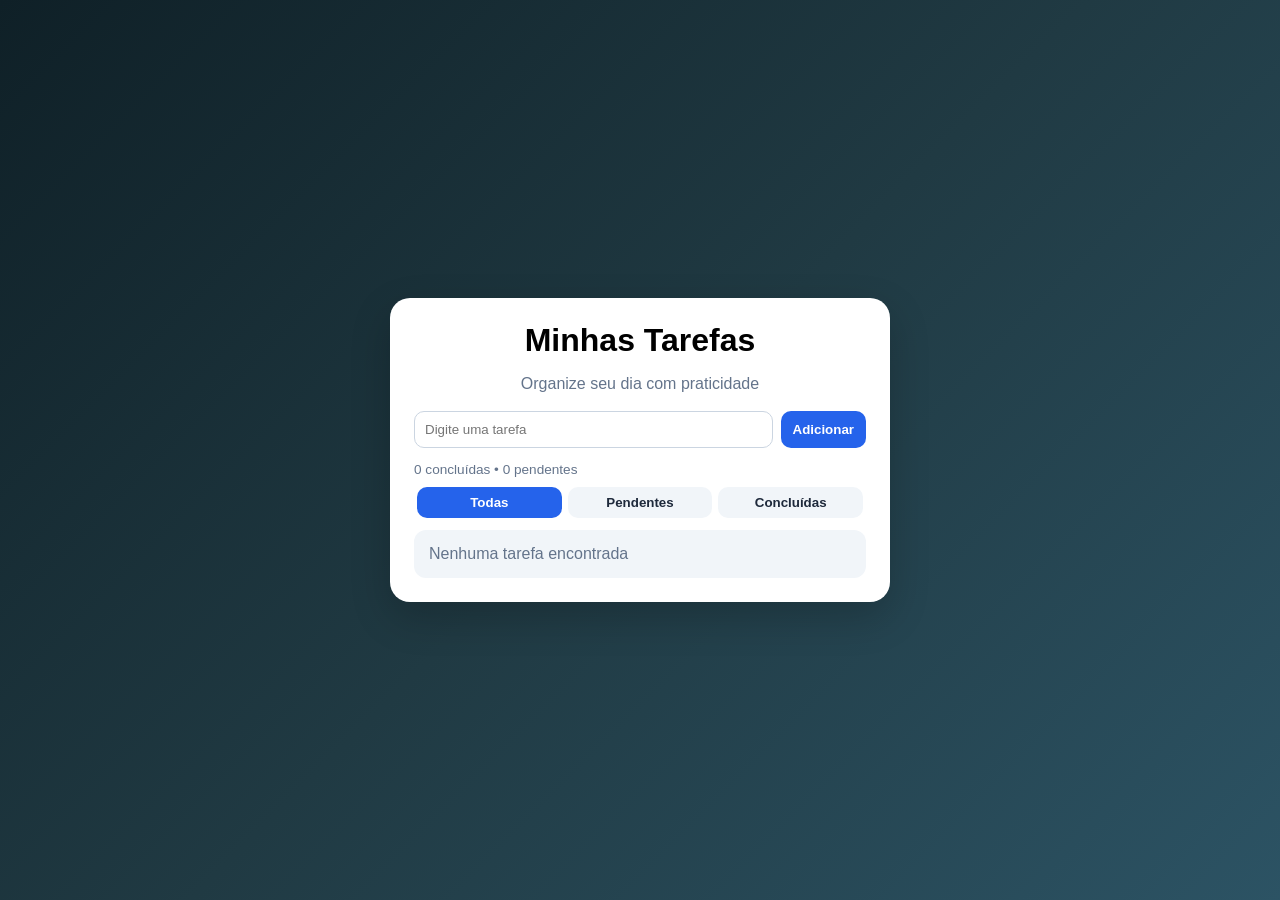
==== tarefas.html @ 3e3ebda1 "Add tarefas.html for task management system" ====
<!DOCTYPE html>
<html lang="pt-BR">
<head>
<meta charset="UTF-8" />
<meta name="viewport" content="width=device-width, initial-scale=1.0" />
<title>Sistema de Tarefas</title>

<style>
:root {
  --bg-gradient: linear-gradient(135deg, #0f2027, #203a43, #2c5364);
  --surface: #ffffff;
  --surface-soft: #f1f5f9;
  --text: #1e293b;
  --text-soft: #64748b;
  --primary: #2563eb;
  --danger: #dc2626;
  --success: #16a34a;
  --radius: 14px;
  --shadow: 0 15px 40px rgba(0,0,0,0.2);
}

@media (prefers-color-scheme: dark) {
  :root {
    --surface: #1e293b;
    --surface-soft: #334155;
    --text: #f1f5f9;
    --text-soft: #94a3b8;
  }
}

* { box-sizing: border-box; }

body {
  margin: 0;
  min-height: 100vh;
  display: grid;
  place-items: center;
  font-family: "Segoe UI", sans-serif;
  background: var(--bg-gradient);
  padding: 20px;
}

.container {
  width: min(100%, 500px);
  background: var(--surface);
  border-radius: 20px;
  box-shadow: var(--shadow);
  padding: 24px;
  animation: fadeIn 0.4s ease;
}

@keyframes fadeIn {
  from { opacity: 0; transform: translateY(10px); }
  to { opacity: 1; transform: translateY(0); }
}

h1 { text-align: center; margin: 0; }
.subtitle { text-align: center; color: var(--text-soft); margin-bottom: 18px; }

.input-group {
  display: flex;
  gap: 8px;
  margin-bottom: 14px;
}

input {
  flex: 1;
  padding: 10px;
  border-radius: 10px;
  border: 1px solid #cbd5e1;
}

button {
  border: none;
  border-radius: 10px;
  cursor: pointer;
  color: white;
  padding: 8px 12px;
  font-weight: bold;
  transition: 0.2s;
}

.btn-add { background: var(--primary); }
.btn-add:hover { opacity: 0.9; }

.status-bar {
  font-size: 0.85rem;
  margin-bottom: 10px;
  color: var(--text-soft);
}

.filters {
  display: flex;
  justify-content: space-between;
  margin-bottom: 12px;
}

.filters button {
  background: var(--surface-soft);
  color: var(--text);
  flex: 1;
  margin: 0 3px;
}

.filters button.active {
  background: var(--primary);
  color: white;
}

ul {
  list-style: none;
  padding: 0;
  margin: 0;
  display: grid;
  gap: 8px;
  max-height: 50vh;
  overflow: auto;
}

li {
  display: flex;
  justify-content: space-between;
  align-items: center;
  background: var(--surface-soft);
  padding: 10px;
  border-radius: 12px;
  animation: fadeIn 0.3s ease;
}

.concluida {
  text-decoration: line-through;
  color: var(--text-soft);
}

.botoes button {
  margin-left: 5px;
}

.btn-success { background: var(--success); }
.btn-danger { background: var(--danger); }

.empty {
  text-align: center;
  padding: 15px;
  color: var(--text-soft);
}
</style>
</head>

<body>

<main class="container">
<h1>Minhas Tarefas</h1>
<p class="subtitle">Organize seu dia com praticidade</p>

<div class="input-group">
  <input type="text" id="novaTarefa" placeholder="Digite uma tarefa" />
  <button class="btn-add" onclick="adicionarTarefa()">Adicionar</button>
</div>

<div class="status-bar" id="statusTarefas"></div>

<div class="filters">
  <button onclick="setFiltro('todas')" class="active">Todas</button>
  <button onclick="setFiltro('pendentes')">Pendentes</button>
  <button onclick="setFiltro('concluidas')">Concluídas</button>
</div>

<ul id="lista"></ul>
</main>

<script>
const STORAGE_KEY = "tarefas";
let tarefas = JSON.parse(localStorage.getItem(STORAGE_KEY)) || [];
let filtroAtual = "todas";

function salvar() {
  localStorage.setItem(STORAGE_KEY, JSON.stringify(tarefas));
}

function atualizarStatus() {
  const concluidas = tarefas.filter(t => t.concluida).length;
  document.getElementById("statusTarefas").textContent =
    `${concluidas} concluídas • ${tarefas.length - concluidas} pendentes`;
}

function setFiltro(tipo) {
  filtroAtual = tipo;
  document.querySelectorAll(".filters button")
    .forEach(btn => btn.classList.remove("active"));
  event.target.classList.add("active");
  renderizar();
}

function renderizar() {
  const lista = document.getElementById("lista");
  lista.innerHTML = "";

  let tarefasFiltradas = tarefas.filter(t => {
    if (filtroAtual === "pendentes") return !t.concluida;
    if (filtroAtual === "concluidas") return t.concluida;
    return true;
  });

  if (tarefasFiltradas.length === 0) {
    lista.innerHTML = `<li class="empty">Nenhuma tarefa encontrada</li>`;
    atualizarStatus();
    return;
  }

  tarefasFiltradas.forEach((tarefa, index) => {
    const li = document.createElement("li");

    const span = document.createElement("span");
    span.textContent = tarefa.texto;
    if (tarefa.concluida) span.classList.add("concluida");

    const div = document.createElement("div");
    div.className = "botoes";

    const btnConcluir = document.createElement("button");
    btnConcluir.textContent = "✓";
    btnConcluir.className = "btn-success";
    btnConcluir.onclick = () => {
      tarefa.concluida = !tarefa.concluida;
      salvar();
      renderizar();
    };

    const btnEditar = document.createElement("button");
    btnEditar.textContent = "✎";
    btnEditar.onclick = () => {
      const novoTexto = prompt("Editar tarefa:", tarefa.texto);
      if (novoTexto) {
        tarefa.texto = novoTexto;
        salvar();
        renderizar();
      }
    };

    const btnExcluir = document.createElement("button");
    btnExcluir.textContent = "✕";
    btnExcluir.className = "btn-danger";
    btnExcluir.onclick = () => {
      if (confirm("Deseja excluir esta tarefa?")) {
        tarefas = tarefas.filter(t => t !== tarefa);
        salvar();
        renderizar();
      }
    };

    div.append(btnConcluir, btnEditar, btnExcluir);
    li.append(span, div);
    lista.appendChild(li);
  });

  atualizarStatus();
}

function adicionarTarefa() {
  const input = document.getElementById("novaTarefa");
  const texto = input.value.trim();
  if (!texto) return;

  tarefas.push({ texto, concluida: false });
  input.value = "";
  salvar();
  renderizar();
}

document.getElementById("novaTarefa")
  .addEventListener("keydown", e => {
    if (e.key === "Enter") adicionarTarefa();
  });

renderizar();
</script>

</body>
</html>
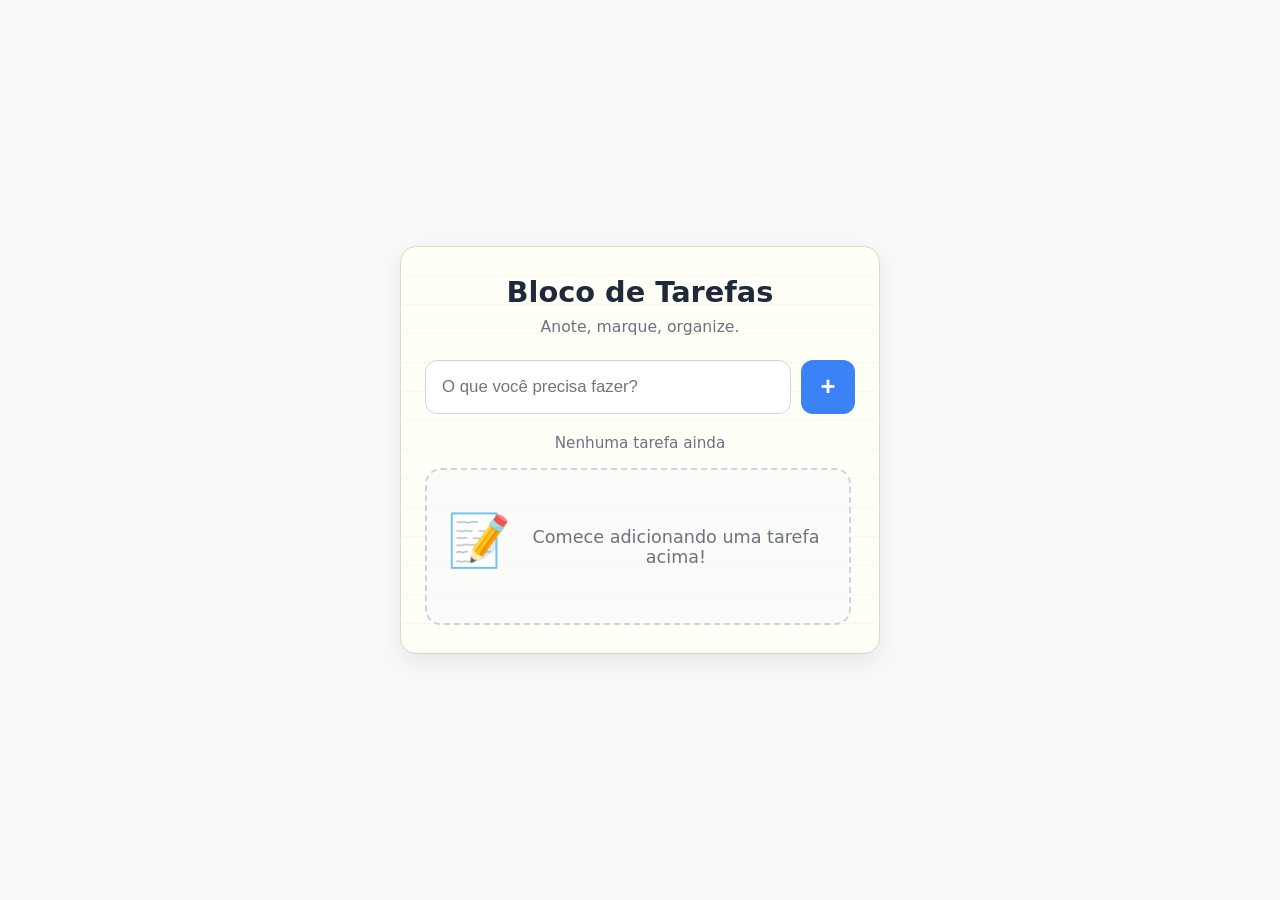
==== commit 79a9f360: "Update tarefas.html" ====
--- a/tarefas.html
+++ b/tarefas.html
@@ -1,178 +1,244 @@
 <!DOCTYPE html>
 <html lang="pt-BR">
 <head>
-<meta charset="UTF-8" />
-<meta name="viewport" content="width=device-width, initial-scale=1.0" />
-<title>Sistema de Tarefas</title>
-
-<style>
-:root {
-  --bg-gradient: linear-gradient(135deg, #0f2027, #203a43, #2c5364);
-  --surface: #ffffff;
-  --surface-soft: #f1f5f9;
-  --text: #1e293b;
-  --text-soft: #64748b;
-  --primary: #2563eb;
-  --danger: #dc2626;
-  --success: #16a34a;
-  --radius: 14px;
-  --shadow: 0 15px 40px rgba(0,0,0,0.2);
-}
-
-@media (prefers-color-scheme: dark) {
-  :root {
-    --surface: #1e293b;
-    --surface-soft: #334155;
-    --text: #f1f5f9;
-    --text-soft: #94a3b8;
-  }
-}
-
-* { box-sizing: border-box; }
-
-body {
-  margin: 0;
-  min-height: 100vh;
-  display: grid;
-  place-items: center;
-  font-family: "Segoe UI", sans-serif;
-  background: var(--bg-gradient);
-  padding: 20px;
-}
-
-.container {
-  width: min(100%, 500px);
-  background: var(--surface);
-  border-radius: 20px;
-  box-shadow: var(--shadow);
-  padding: 24px;
-  animation: fadeIn 0.4s ease;
-}
-
-@keyframes fadeIn {
-  from { opacity: 0; transform: translateY(10px); }
-  to { opacity: 1; transform: translateY(0); }
-}
-
-h1 { text-align: center; margin: 0; }
-.subtitle { text-align: center; color: var(--text-soft); margin-bottom: 18px; }
-
-.input-group {
-  display: flex;
-  gap: 8px;
-  margin-bottom: 14px;
-}
-
-input {
-  flex: 1;
-  padding: 10px;
-  border-radius: 10px;
-  border: 1px solid #cbd5e1;
-}
-
-button {
-  border: none;
-  border-radius: 10px;
-  cursor: pointer;
-  color: white;
-  padding: 8px 12px;
-  font-weight: bold;
-  transition: 0.2s;
-}
-
-.btn-add { background: var(--primary); }
-.btn-add:hover { opacity: 0.9; }
-
-.status-bar {
-  font-size: 0.85rem;
-  margin-bottom: 10px;
-  color: var(--text-soft);
-}
-
-.filters {
-  display: flex;
-  justify-content: space-between;
-  margin-bottom: 12px;
-}
-
-.filters button {
-  background: var(--surface-soft);
-  color: var(--text);
-  flex: 1;
-  margin: 0 3px;
-}
-
-.filters button.active {
-  background: var(--primary);
-  color: white;
-}
-
-ul {
-  list-style: none;
-  padding: 0;
-  margin: 0;
-  display: grid;
-  gap: 8px;
-  max-height: 50vh;
-  overflow: auto;
-}
-
-li {
-  display: flex;
-  justify-content: space-between;
-  align-items: center;
-  background: var(--surface-soft);
-  padding: 10px;
-  border-radius: 12px;
-  animation: fadeIn 0.3s ease;
-}
-
-.concluida {
-  text-decoration: line-through;
-  color: var(--text-soft);
-}
-
-.botoes button {
-  margin-left: 5px;
-}
-
-.btn-success { background: var(--success); }
-.btn-danger { background: var(--danger); }
-
-.empty {
-  text-align: center;
-  padding: 15px;
-  color: var(--text-soft);
-}
-</style>
+  <meta charset="UTF-8" />
+  <meta name="viewport" content="width=device-width, initial-scale=1.0" />
+  <title>Bloco de Tarefas</title>
+  <style>
+    :root {
+      --bg:        #f8f9fa;
+      --papel:     #fffef7;
+      --borda:     #e2d9c2;
+      --texto:     #2d2d2d;
+      --texto-frio:#6b7280;
+      --primary:   #3b82f6;
+      --primary-d: #2563eb;
+      --success:   #10b981;
+      --success-d: #059669;
+      --danger:    #ef4444;
+      --danger-d:  #dc2626;
+      --shadow:    0 8px 24px rgba(0,0,0,0.08);
+      --shadow-sm: 0 2px 8px rgba(0,0,0,0.06);
+      --radius:    12px;
+    }
+
+    * { box-sizing: border-box; }
+
+    body {
+      margin: 0;
+      min-height: 100vh;
+      background: var(--bg);
+      font-family: "Segoe UI", system-ui, sans-serif;
+      color: var(--texto);
+      display: grid;
+      place-items: center;
+      padding: 20px;
+    }
+
+    .container {
+      width: min(100%, 480px);
+      background: var(--papel);
+      border: 1px solid var(--borda);
+      border-radius: 16px;
+      box-shadow: var(--shadow);
+      padding: 28px 24px;
+      position: relative;
+      overflow: hidden;
+    }
+
+    .container::before {
+      content: "";
+      position: absolute;
+      inset: 0;
+      background: repeating-linear-gradient(
+        to bottom,
+        transparent 0,
+        transparent 28px,
+        rgba(180,140,90,0.07) 28px,
+        rgba(180,140,90,0.07) 29px
+      );
+      pointer-events: none;
+      z-index: 0;
+    }
+
+    h1 {
+      margin: 0 0 8px;
+      font-size: 1.8rem;
+      text-align: center;
+      color: #1e293b;
+      position: relative;
+      z-index: 1;
+    }
+
+    .subtitle {
+      margin: 0 0 24px;
+      text-align: center;
+      color: var(--texto-frio);
+      font-size: 0.98rem;
+      position: relative;
+      z-index: 1;
+    }
+
+    .input-group {
+      display: flex;
+      gap: 10px;
+      margin-bottom: 20px;
+      position: relative;
+      z-index: 1;
+    }
+
+    input[type="text"] {
+      flex: 1;
+      padding: 14px 16px;
+      font-size: 1.05rem;
+      border: 1px solid #d1d5db;
+      border-radius: var(--radius);
+      background: #fff;
+      transition: all 0.2s;
+    }
+
+    input[type="text"]:focus {
+      outline: none;
+      border-color: var(--primary);
+      box-shadow: 0 0 0 4px rgba(59,130,246,0.15);
+    }
+
+    .btn-add {
+      background: var(--primary);
+      color: white;
+      border: none;
+      border-radius: var(--radius);
+      width: 54px;
+      height: 54px;
+      font-size: 1.6rem;
+      font-weight: bold;
+      cursor: pointer;
+      transition: all 0.2s;
+      display: grid;
+      place-items: center;
+      line-height: 1;
+    }
+
+    .btn-add:hover { background: var(--primary-d); transform: scale(1.05); }
+
+    .status {
+      text-align: center;
+      font-size: 0.95rem;
+      color: var(--texto-frio);
+      margin: 0 0 16px;
+      font-weight: 500;
+      position: relative;
+      z-index: 1;
+    }
+
+    .status strong { color: var(--texto); }
+
+    ul {
+      list-style: none;
+      padding: 0;
+      margin: 0;
+      display: grid;
+      gap: 10px;
+      max-height: 55vh;
+      overflow-y: auto;
+      padding-right: 4px;
+      position: relative;
+      z-index: 1;
+    }
+
+    li {
+      display: flex;
+      align-items: center;
+      gap: 12px;
+      padding: 14px 16px;
+      background: rgba(255,255,255,0.7);
+      border: 1px solid #e5e7eb;
+      border-radius: var(--radius);
+      transition: all 0.18s;
+      backdrop-filter: blur(4px);
+    }
+
+    li:hover { transform: translateY(-1px); box-shadow: var(--shadow-sm); }
+
+    .tarefa-texto {
+      flex: 1;
+      font-size: 1.05rem;
+      word-break: break-word;
+      line-height: 1.4;
+    }
+
+    .concluida .tarefa-texto {
+      color: var(--texto-frio);
+      text-decoration: line-through;
+      text-decoration-thickness: 2px;
+      text-decoration-color: var(--success);
+    }
+
+    .botoes {
+      display: flex;
+      gap: 8px;
+    }
+
+    .btn-acao {
+      width: 38px;
+      height: 38px;
+      border-radius: 10px;
+      border: none;
+      font-size: 1.1rem;
+      cursor: pointer;
+      transition: all 0.2s;
+      display: grid;
+      place-items: center;
+    }
+
+    .btn-concluir   { background: var(--success);   color: white; }
+    .btn-concluir:hover { background: var(--success-d); transform: scale(1.08); }
+    .btn-excluir    { background: var(--danger);    color: white; }
+    .btn-excluir:hover  { background: var(--danger-d);  transform: scale(1.08); }
+
+    .empty-state {
+      text-align: center;
+      padding: 40px 20px;
+      color: var(--texto-frio);
+      font-size: 1.1rem;
+      border: 2px dashed #cbd5e1;
+      border-radius: 16px;
+      background: rgba(248,249,250,0.6);
+    }
+
+    .empty-state::before {
+      content: "📝";
+      display: block;
+      font-size: 3.2rem;
+      margin-bottom: 12px;
+    }
+
+    @media (max-width: 480px) {
+      .container { padding: 20px 16px; }
+      .input-group { flex-direction: column; }
+      .btn-add { width: 100%; height: 52px; font-size: 1.4rem; }
+    }
+  </style>
 </head>
-
 <body>
 
 <main class="container">
-<h1>Minhas Tarefas</h1>
-<p class="subtitle">Organize seu dia com praticidade</p>
-
-<div class="input-group">
-  <input type="text" id="novaTarefa" placeholder="Digite uma tarefa" />
-  <button class="btn-add" onclick="adicionarTarefa()">Adicionar</button>
-</div>
-
-<div class="status-bar" id="statusTarefas"></div>
-
-<div class="filters">
-  <button onclick="setFiltro('todas')" class="active">Todas</button>
-  <button onclick="setFiltro('pendentes')">Pendentes</button>
-  <button onclick="setFiltro('concluidas')">Concluídas</button>
-</div>
-
-<ul id="lista"></ul>
+  <h1>Bloco de Tarefas</h1>
+  <p class="subtitle">Anote, marque, organize.</p>
+
+  <div class="input-group">
+    <input type="text" id="novaTarefa" placeholder="O que você precisa fazer?" maxlength="140" autocomplete="off" />
+    <button class="btn-add" id="btnAdicionar" title="Adicionar tarefa">+</button>
+  </div>
+
+  <div class="status" id="status">0 tarefas • 0 concluídas</div>
+
+  <ul id="lista"></ul>
 </main>
 
 <script>
-const STORAGE_KEY = "tarefas";
+const STORAGE_KEY = "minhas-tarefas-v2";
 let tarefas = JSON.parse(localStorage.getItem(STORAGE_KEY)) || [];
-let filtroAtual = "todas";
 
 function salvar() {
   localStorage.setItem(STORAGE_KEY, JSON.stringify(tarefas));
@@ -180,98 +246,86 @@
 
 function atualizarStatus() {
   const concluidas = tarefas.filter(t => t.concluida).length;
-  document.getElementById("statusTarefas").textContent =
-    `${concluidas} concluídas • ${tarefas.length - concluidas} pendentes`;
-}
-
-function setFiltro(tipo) {
-  filtroAtual = tipo;
-  document.querySelectorAll(".filters button")
-    .forEach(btn => btn.classList.remove("active"));
-  event.target.classList.add("active");
-  renderizar();
+  const total = tarefas.length;
+  document.getElementById("status").innerHTML =
+    total === 0
+      ? "Nenhuma tarefa ainda"
+      : `${total} tarefa${total !== 1 ? 's' : ''} • ${concluidas} concluída${concluidas !== 1 ? 's' : ''}`;
 }
 
 function renderizar() {
   const lista = document.getElementById("lista");
   lista.innerHTML = "";
 
-  let tarefasFiltradas = tarefas.filter(t => {
-    if (filtroAtual === "pendentes") return !t.concluida;
-    if (filtroAtual === "concluidas") return t.concluida;
-    return true;
-  });
-
-  if (tarefasFiltradas.length === 0) {
-    lista.innerHTML = `<li class="empty">Nenhuma tarefa encontrada</li>`;
+  if (tarefas.length === 0) {
+    const li = document.createElement("li");
+    li.className = "empty-state";
+    li.innerHTML = "Comece adicionando uma tarefa acima!";
+    lista.appendChild(li);
     atualizarStatus();
     return;
   }
 
-  tarefasFiltradas.forEach((tarefa, index) => {
+  tarefas.forEach((t, i) => {
     const li = document.createElement("li");
+    if (t.concluida) li.classList.add("concluida");
 
     const span = document.createElement("span");
-    span.textContent = tarefa.texto;
-    if (tarefa.concluida) span.classList.add("concluida");
-
-    const div = document.createElement("div");
-    div.className = "botoes";
-
-    const btnConcluir = document.createElement("button");
-    btnConcluir.textContent = "✓";
-    btnConcluir.className = "btn-success";
-    btnConcluir.onclick = () => {
-      tarefa.concluida = !tarefa.concluida;
+    span.className = "tarefa-texto";
+    span.textContent = t.texto;
+
+    const divBotoes = document.createElement("div");
+    divBotoes.className = "botoes";
+
+    const btnCheck = document.createElement("button");
+    btnCheck.className = "btn-acao btn-concluir";
+    btnCheck.textContent = t.concluida ? "↺" : "✓";
+    btnCheck.title = t.concluida ? "Reabrir tarefa" : "Concluir tarefa";
+    btnCheck.onclick = () => {
+      tarefas[i].concluida = !tarefas[i].concluida;
       salvar();
       renderizar();
     };
 
-    const btnEditar = document.createElement("button");
-    btnEditar.textContent = "✎";
-    btnEditar.onclick = () => {
-      const novoTexto = prompt("Editar tarefa:", tarefa.texto);
-      if (novoTexto) {
-        tarefa.texto = novoTexto;
+    const btnDel = document.createElement("button");
+    btnDel.className = "btn-acao btn-excluir";
+    btnDel.textContent = "×";
+    btnDel.title = "Excluir tarefa";
+    btnDel.onclick = () => {
+      if (confirm("Excluir esta tarefa?")) {
+        tarefas.splice(i, 1);
         salvar();
         renderizar();
       }
     };
 
-    const btnExcluir = document.createElement("button");
-    btnExcluir.textContent = "✕";
-    btnExcluir.className = "btn-danger";
-    btnExcluir.onclick = () => {
-      if (confirm("Deseja excluir esta tarefa?")) {
-        tarefas = tarefas.filter(t => t !== tarefa);
-        salvar();
-        renderizar();
-      }
-    };
-
-    div.append(btnConcluir, btnEditar, btnExcluir);
-    li.append(span, div);
+    divBotoes.append(btnCheck, btnDel);
+    li.append(span, divBotoes);
     lista.appendChild(li);
   });
 
   atualizarStatus();
 }
 
-function adicionarTarefa() {
+function adicionar() {
   const input = document.getElementById("novaTarefa");
   const texto = input.value.trim();
-  if (!texto) return;
-
-  tarefas.push({ texto, concluida: false });
+  if (!texto) return input.focus();
+
+  tarefas.unshift({ texto, concluida: false }); // adiciona no início
   input.value = "";
   salvar();
   renderizar();
+  input.focus();
 }
 
-document.getElementById("novaTarefa")
-  .addEventListener("keydown", e => {
-    if (e.key === "Enter") adicionarTarefa();
-  });
+document.getElementById("btnAdicionar").onclick = adicionar;
+document.getElementById("novaTarefa").onkeydown = e => {
+  if (e.key === "Enter") {
+    e.preventDefault();
+    adicionar();
+  }
+};
 
 renderizar();
 </script>
